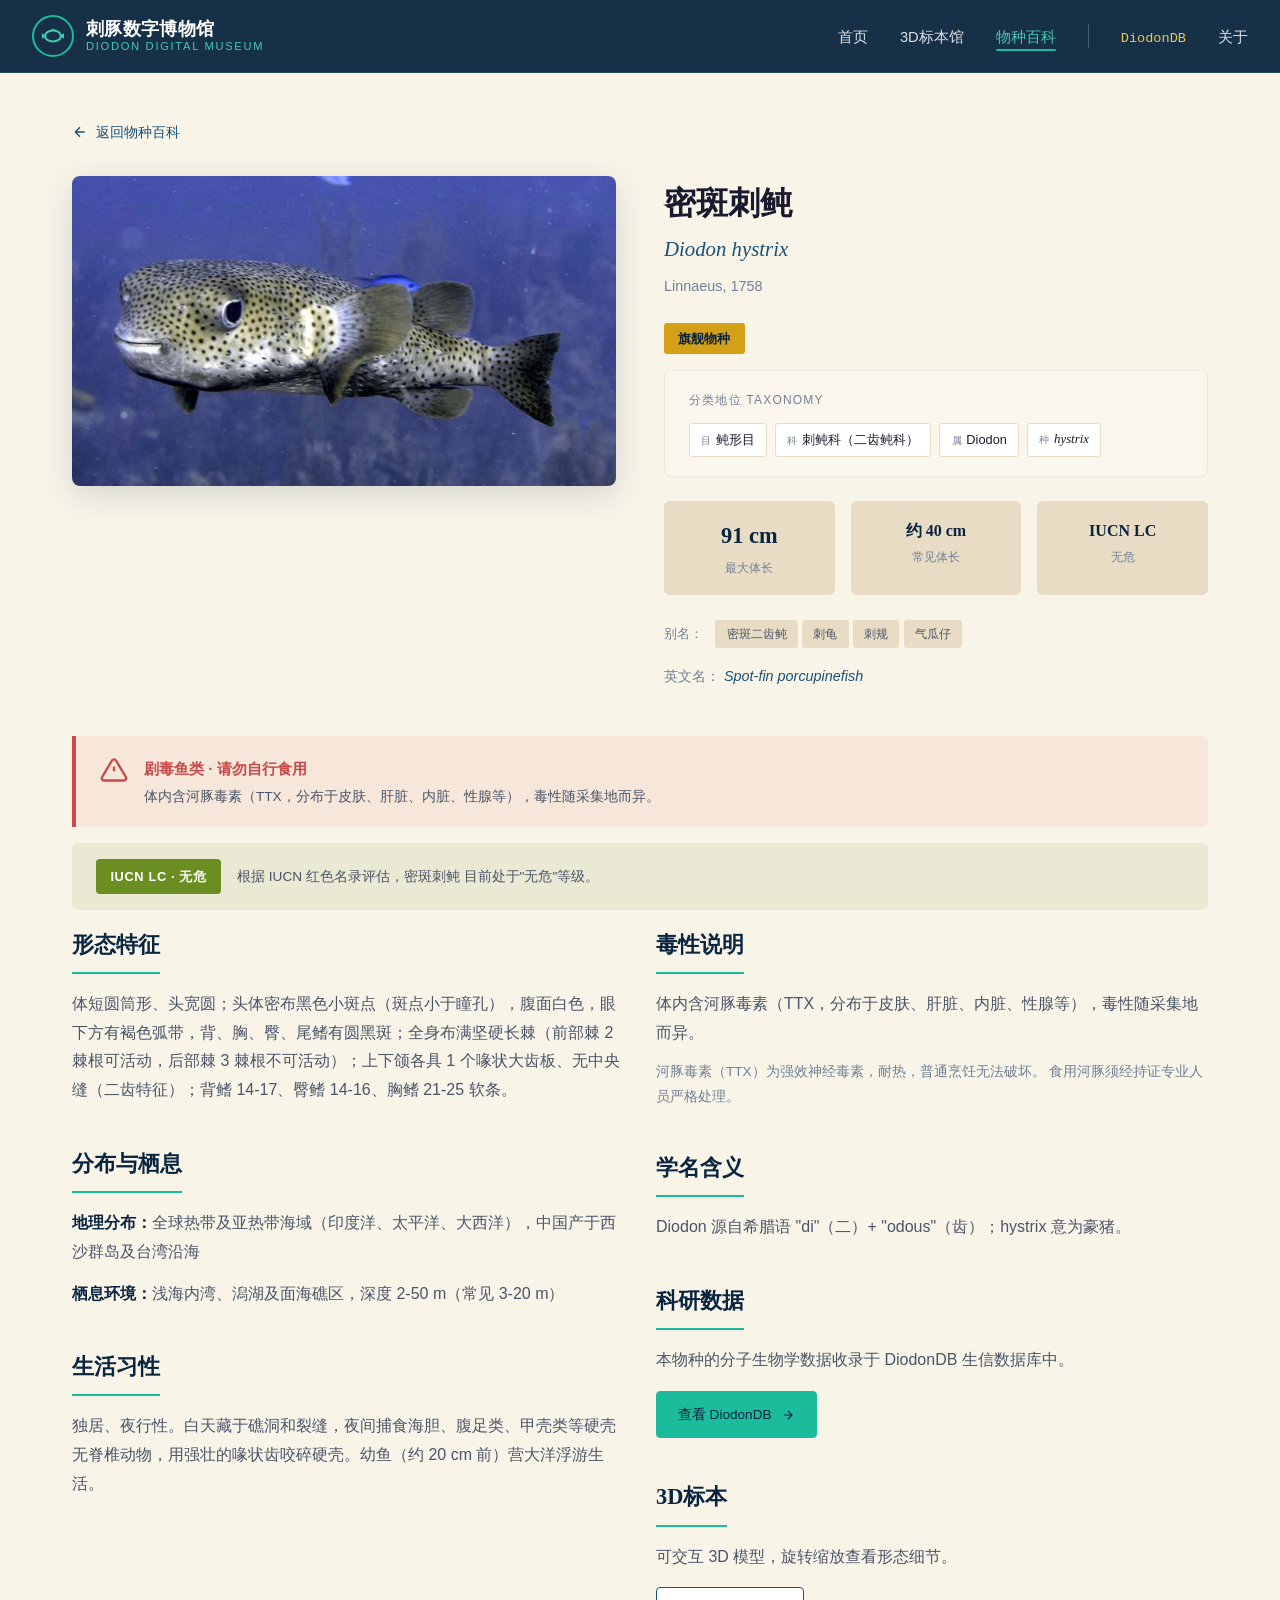
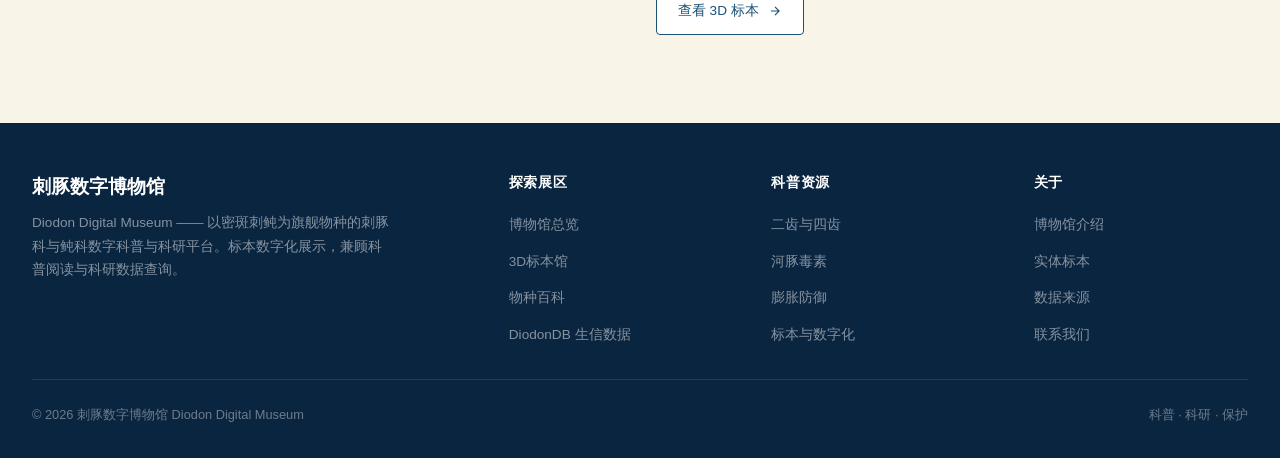
==== species-detail.html @ 5396d49e "add assets: images css js + 3D model support" ====
<!DOCTYPE html>
<html lang="zh-CN">
<head>
  <meta charset="UTF-8">
  <meta name="viewport" content="width=device-width, initial-scale=1.0">
  <meta name="creative-medium" content="interactive-prototype">
  <title>物种详情 | 刺豚数字博物馆</title>
  
  <link rel="stylesheet" href="https://miaoda.feishu.cn/fonts/css2?family=Playfair+Display:ital,wght@0,400;0,600;0,700;1,400&family=Noto+Serif+SC:ital,wght@0,400;0,600;1,400&family=Noto+Sans+SC:wght@300;400;500;600&family=Cormorant+Garamond:ital,wght@0,400;0,600;1,400&family=JetBrains+Mono:wght@400;500&display=swap">
  <link rel="stylesheet" href="assets/css/main.css">
  
  <link rel="preload" as="script" href="assets/js/three.min.js">
</head>
<body>
  <div class="page-container">
    <div class="species-detail">
      <a href="species.html" class="back-link">
        <svg width="16" height="16" viewBox="0 0 24 24" fill="none" stroke="currentColor" stroke-width="2">
          <path d="M19 12H5M12 19l-7-7 7-7"/>
        </svg>
        返回物种百科
      </a>
      
      <div id="detail-content">
        <!-- JS 填充 -->
      </div>
    </div>
  </div>

  <script src="assets/js/species-data.js"></script>
  <script src="assets/js/components.js"></script>
  
  <script>
    MuseumUI.renderNavbar('species');
    MuseumUI.renderFooter();
    
    // 获取URL参数
    function getQueryParam(name) {
      const params = new URLSearchParams(window.location.search);
      return params.get(name);
    }
    
    // 渲染详情
    function renderDetail() {
      const id = getQueryParam('id') || 'hystrix';
      const species = SPECIES_DATA.find(s => s.id === id) || SPECIES_DATA[0];
      const container = document.getElementById('detail-content');
      
      if (!container) return;
      
      const toxicClass = species.toxicityLevel === 'high' ? '剧毒' : '有毒';
      
      container.innerHTML = `
        <div class="species-detail-hero">
          <div class="species-detail-image">
            <img src="${MuseumUI.getSpeciesImage(species.image)}" alt="${species.name}">
          </div>
          
          <div>
            <h1 class="species-detail-name">${species.name}</h1>
            <div class="species-detail-sci">${species.sciName}</div>
            <div class="species-detail-author">${species.author || ''}</div>
            
            ${species.flagship ? '<div style="display: inline-block; padding: 0.3rem 0.9rem; background: var(--amber); color: var(--deep-ocean); font-size: 0.8rem; font-weight: 600; border-radius: 3px; margin-bottom: 1rem;">旗舰物种</div>' : ''}
            
            <!-- 分类学标签 -->
            <div class="species-detail-taxonomy">
              <div class="taxonomy-title">分类地位 Taxonomy</div>
              <div class="taxonomy-ranks">
                <span class="taxonomy-rank">
                  <span class="taxonomy-rank-label">目</span>
                  <span class="taxonomy-rank-value">${species.orderCn}</span>
                </span>
                <span class="taxonomy-rank">
                  <span class="taxonomy-rank-label">科</span>
                  <span class="taxonomy-rank-value">${species.familyCn}</span>
                </span>
                <span class="taxonomy-rank">
                  <span class="taxonomy-rank-label">属</span>
                  <span class="taxonomy-rank-value">${species.genus}</span>
                </span>
                <span class="taxonomy-rank">
                  <span class="taxonomy-rank-label">种</span>
                  <span class="taxonomy-rank-value" style="font-style: italic; font-family: var(--font-sci);">${species.sciName.split(' ')[1]}</span>
                </span>
              </div>
            </div>
            
            <!-- 体长数据 -->
            <div class="species-detail-stats">
              <div class="stat-item">
                <div class="stat-value">${species.maxLength}</div>
                <div class="stat-label">最大体长</div>
              </div>
              <div class="stat-item">
                <div class="stat-value" style="font-size: 1rem;">${species.commonLength || '—'}</div>
                <div class="stat-label">常见体长</div>
              </div>
              <div class="stat-item">
                <div class="stat-value" style="font-size: 1rem;">IUCN ${species.conservation}</div>
                <div class="stat-label">${species.conservationCn}</div>
              </div>
            </div>
            
            <!-- 别名 -->
            ${species.aliases && species.aliases.length ? `
            <div style="margin-bottom: 1rem;">
              <span style="font-size: 0.8rem; color: var(--text-muted); margin-right: 0.5rem;">别名：</span>
              ${species.aliases.map(a => `<span class="tag">${a}</span>`).join(' ')}
            </div>
            ` : ''}
            
            <!-- 英文名 -->
            <div style="font-size: 0.9rem; color: var(--text-secondary);">
              <span style="color: var(--text-muted);">英文名：</span>
              <em style="color: var(--sea-blue);">${species.english}</em>
            </div>
          </div>
        </div>
        
        <!-- 毒性警告 -->
        <div class="toxicity-warning">
          <svg class="toxicity-icon" viewBox="0 0 24 24" fill="none" stroke="currentColor" stroke-width="2">
            <path d="M10.29 3.86L1.82 18a2 2 0 0 0 1.71 3h16.94a2 2 0 0 0 1.71-3L13.71 3.86a2 2 0 0 0-3.42 0z"/>
            <line x1="12" y1="9" x2="12" y2="13"/>
            <line x1="12" y1="17" x2="12.01" y2="17"/>
          </svg>
          <div class="toxicity-content">
            <h4>${toxicClass}鱼类 · 请勿自行食用</h4>
            <p>${species.toxicity}</p>
          </div>
        </div>
        
        <!-- 保护状态 -->
        <div class="conservation-status">
          <span class="conservation-badge">IUCN ${species.conservation} · ${species.conservationCn}</span>
          <span class="conservation-text">根据 IUCN 红色名录评估，${species.name} 目前处于"${species.conservationCn}"等级。</span>
        </div>
        
        <div class="species-detail-grid">
          <div>
            <div class="species-detail-section">
              <h2>形态特征</h2>
              <p>${species.morphology}</p>
            </div>
            
            <div class="species-detail-section">
              <h2>分布与栖息</h2>
              <p><strong style="color: var(--deep-ocean);">地理分布：</strong>${species.distribution}</p>
              <p><strong style="color: var(--deep-ocean);">栖息环境：</strong>${species.habitat}</p>
            </div>
            
            <div class="species-detail-section">
              <h2>生活习性</h2>
              <p>${species.behavior || '资料整理中。'}</p>
            </div>
          </div>
          
          <div>
            <div class="species-detail-section">
              <h2>毒性说明</h2>
              <p>${species.toxicity}</p>
              <p style="font-size: 0.85rem; color: var(--text-muted);">
                河豚毒素（TTX）为强效神经毒素，耐热，普通烹饪无法破坏。
                食用河豚须经持证专业人员严格处理。
              </p>
            </div>
            
            ${species.etymology ? `
            <div class="species-detail-section">
              <h2>学名含义</h2>
              <p>${species.etymology}</p>
            </div>
            ` : ''}
            
            ${species.culture ? `
            <div class="species-detail-section">
              <h2>文化背景</h2>
              <p>${species.culture}</p>
            </div>
            ` : ''}
            
            ${species.economicValue ? `
            <div class="species-detail-section">
              <h2>经济价值</h2>
              <p>${species.economicValue}</p>
            </div>
            ` : ''}
            
            <div class="species-detail-section">
              <h2>科研数据</h2>
              <p style="margin-bottom: 1rem;">本物种的分子生物学数据收录于 DiodonDB 生信数据库中。</p>
              <a href="diodondb.html" class="btn btn-primary" style="font-size: 0.85rem; padding: 0.7rem 1.3rem;">
                查看 DiodonDB
                <svg width="14" height="14" viewBox="0 0 24 24" fill="none" stroke="currentColor" stroke-width="2">
                  <path d="M5 12h14M12 5l7 7-7 7"/>
                </svg>
              </a>
            </div>
            
            <div class="species-detail-section">
              <h2>3D标本</h2>
              <p style="margin-bottom: 1rem;">可交互 3D 模型，旋转缩放查看形态细节。</p>
              <a href="specimen.html#card-${species.id}" class="btn btn-outline" style="background: #fff; color: var(--sea-blue); border-color: var(--sea-blue); font-size: 0.85rem; padding: 0.7rem 1.3rem;">
                查看 3D 标本
                <svg width="14" height="14" viewBox="0 0 24 24" fill="none" stroke="currentColor" stroke-width="2">
                  <path d="M5 12h14M12 5l7 7-7 7"/>
                </svg>
              </a>
            </div>
          </div>
        </div>
      `;
      
      // 更新页面标题
      document.title = `${species.name} | 刺豚数字博物馆`;
    }
    
    renderDetail();
  </script>
</body>
</html>
---- assets/css/main.css ----
/* 刺豚数字博物馆 - 主样式表 */
:root {
  /* 主色调 - 深海蓝 */
  --deep-ocean: #0a2540;
  --ocean-blue: #0d3b66;
  --sea-blue: #1a5276;
  --teal: #1abc9c;
  --turquoise: #48c9b0;
  
  /* 中性色 */
  --sand-light: #f8f4e8;
  --sand: #e8dcc4;
  --coral-cream: #fdf6ec;
  --ink: #1a1a2e;
  --text-primary: #1a1a2e;
  --text-secondary: #4a5568;
  --text-muted: #718096;
  
  /* 强调色 */
  --amber: #d4a017;
  --amber-light: #f0c84a;
  --coral: #e07a5f;
  --coral-red: #c94848;
  --toxic-green: #6b8e23;
  
  /* 科研数据色 */
  --specimen-glass: rgba(255,255,255,0.85);
  --label-paper: #faf6ed;
  
  /* 字体 */
  --font-display: 'Playfair Display', 'Noto Serif SC', Georgia, serif;
  --font-body: 'Noto Sans SC', -apple-system, BlinkMacSystemFont, 'Segoe UI', sans-serif;
  --font-mono: 'JetBrains Mono', 'Courier New', monospace;
  --font-sci: 'Cormorant Garamond', 'Noto Serif SC', Georgia, serif;
}

* {
  margin: 0;
  padding: 0;
  box-sizing: border-box;
}

html {
  scroll-behavior: smooth;
}

body {
  font-family: var(--font-body);
  color: var(--text-primary);
  background: var(--sand-light);
  line-height: 1.7;
  font-size: 16px;
}

/* === 导航栏 === */
.navbar {
  position: fixed;
  top: 0;
  left: 0;
  right: 0;
  z-index: 1000;
  background: rgba(10, 37, 64, 0.95);
  backdrop-filter: blur(12px);
  border-bottom: 1px solid rgba(72, 201, 176, 0.2);
  transition: all 0.3s ease;
}

.navbar.scrolled {
  background: rgba(10, 37, 64, 0.98);
  box-shadow: 0 4px 20px rgba(0,0,0,0.3);
}

.nav-container {
  max-width: 1400px;
  margin: 0 auto;
  padding: 0 2rem;
  height: 72px;
  display: flex;
  align-items: center;
  justify-content: space-between;
}

.nav-brand {
  display: flex;
  align-items: center;
  gap: 0.75rem;
  text-decoration: none;
  color: #fff;
}

.nav-brand-icon {
  width: 42px;
  height: 42px;
  border: 2px solid var(--teal);
  border-radius: 50%;
  display: flex;
  align-items: center;
  justify-content: center;
  position: relative;
}

.nav-brand-icon svg {
  width: 24px;
  height: 24px;
}

.nav-brand-text {
  display: flex;
  flex-direction: column;
  line-height: 1.2;
}

.nav-brand-title {
  font-family: var(--font-display);
  font-size: 1.15rem;
  font-weight: 600;
  letter-spacing: 0.02em;
}

.nav-brand-sub {
  font-size: 0.7rem;
  color: var(--turquoise);
  letter-spacing: 0.15em;
  text-transform: uppercase;
}

.nav-links {
  display: flex;
  align-items: center;
  gap: 2rem;
  list-style: none;
}

.nav-links a {
  color: rgba(255,255,255,0.85);
  text-decoration: none;
  font-size: 0.92rem;
  font-weight: 400;
  position: relative;
  padding: 0.3rem 0;
  transition: color 0.2s;
}

.nav-links a:hover,
.nav-links a.active {
  color: var(--turquoise);
}

.nav-links a.active::after {
  content: '';
  position: absolute;
  bottom: -2px;
  left: 0;
  right: 0;
  height: 2px;
  background: var(--teal);
  border-radius: 1px;
}

.nav-links .nav-divider {
  width: 1px;
  height: 24px;
  background: rgba(255,255,255,0.2);
}

.nav-links .db-link {
  color: var(--amber-light);
  font-family: var(--font-mono);
  font-size: 0.85rem;
}

/* === 页面容器 === */
.page-container {
  padding-top: 72px;
  min-height: 100vh;
}

/* === Hero 区域 === */
.hero {
  position: relative;
  height: calc(100vh - 72px);
  min-height: 600px;
  background: linear-gradient(180deg, 
    var(--deep-ocean) 0%, 
    var(--ocean-blue) 40%, 
    var(--sea-blue) 100%);
  overflow: hidden;
}

.hero-bg-image {
  position: absolute;
  inset: 0;
  background-size: cover;
  background-position: center;
  opacity: 0.35;
  mix-blend-mode: screen;
}

.hero-overlay {
  position: absolute;
  inset: 0;
  background: linear-gradient(180deg, 
    rgba(10,37,64,0.4) 0%,
    rgba(10,37,64,0.7) 100%);
}

.hero-content {
  position: relative;
  z-index: 2;
  max-width: 1400px;
  margin: 0 auto;
  padding: 3rem 2rem;
  height: 100%;
  display: grid;
  grid-template-columns: 1fr 1fr;
  gap: 3rem;
  align-items: center;
}

.hero-text {
  color: #fff;
}

.hero-kicker {
  display: inline-flex;
  align-items: center;
  gap: 0.75rem;
  color: var(--turquoise);
  font-size: 0.85rem;
  letter-spacing: 0.2em;
  text-transform: uppercase;
  margin-bottom: 1.5rem;
}

.hero-kicker::before {
  content: '';
  width: 32px;
  height: 1px;
  background: var(--teal);
}

.hero-title {
  font-family: var(--font-display);
  font-size: clamp(2.5rem, 5vw, 4rem);
  font-weight: 700;
  line-height: 1.15;
  margin-bottom: 1.5rem;
  letter-spacing: -0.01em;
}

.hero-title em {
  font-style: italic;
  color: var(--amber-light);
  font-weight: 400;
}

.hero-subtitle {
  font-size: 1.1rem;
  line-height: 1.8;
  color: rgba(255,255,255,0.8);
  max-width: 480px;
  margin-bottom: 2.5rem;
}

.hero-actions {
  display: flex;
  gap: 1rem;
  flex-wrap: wrap;
}

.btn {
  display: inline-flex;
  align-items: center;
  gap: 0.6rem;
  padding: 0.9rem 1.8rem;
  font-size: 0.95rem;
  font-weight: 500;
  text-decoration: none;
  border-radius: 4px;
  border: 1px solid transparent;
  cursor: pointer;
  transition: all 0.25s ease;
  font-family: var(--font-body);
}

.btn-primary {
  background: var(--teal);
  color: var(--deep-ocean);
  border-color: var(--teal);
}

.btn-primary:hover {
  background: var(--turquoise);
  border-color: var(--turquoise);
  transform: translateY(-2px);
  box-shadow: 0 8px 20px rgba(26, 188, 156, 0.3);
}

.btn-outline {
  background: transparent;
  color: #fff;
  border-color: rgba(255,255,255,0.4);
}

.btn-outline:hover {
  background: rgba(255,255,255,0.1);
  border-color: #fff;
}

.hero-3d-wrap {
  position: relative;
  height: 500px;
  border-radius: 8px;
  overflow: hidden;
  border: 1px solid rgba(72, 201, 176, 0.2);
  background: rgba(0,0,0,0.2);
}

.hero-3d-canvas {
  width: 100%;
  height: 100%;
}

.hero-3d-caption {
  position: absolute;
  bottom: 1rem;
  left: 1rem;
  right: 1rem;
  display: flex;
  justify-content: space-between;
  align-items: flex-end;
  color: rgba(255,255,255,0.9);
  font-size: 0.85rem;
}

.hero-3d-scientific {
  font-family: var(--font-sci);
  font-style: italic;
  font-size: 1rem;
  color: var(--amber-light);
}

.hero-3d-hint {
  display: flex;
  align-items: center;
  gap: 0.4rem;
  color: rgba(255,255,255,0.5);
  font-size: 0.75rem;
}

/* === 波浪分隔 === */
.wave-divider {
  position: absolute;
  bottom: -1px;
  left: 0;
  right: 0;
  height: 80px;
  overflow: hidden;
}

.wave-divider svg {
  width: 100%;
  height: 100%;
}

/* === 章节通用 === */
.section {
  padding: 6rem 2rem;
}

.section-inner {
  max-width: 1320px;
  margin: 0 auto;
}

.section-header {
  margin-bottom: 3.5rem;
  text-align: center;
}

.section-kicker {
  display: inline-flex;
  align-items: center;
  gap: 0.75rem;
  color: var(--sea-blue);
  font-size: 0.8rem;
  letter-spacing: 0.2em;
  text-transform: uppercase;
  margin-bottom: 1rem;
  font-weight: 500;
}

.section-kicker::before,
.section-kicker::after {
  content: '';
  width: 24px;
  height: 1px;
  background: var(--teal);
}

.section-title {
  font-family: var(--font-display);
  font-size: clamp(1.8rem, 3vw, 2.5rem);
  font-weight: 600;
  color: var(--deep-ocean);
  margin-bottom: 1rem;
}

.section-desc {
  max-width: 640px;
  margin: 0 auto;
  color: var(--text-secondary);
  font-size: 1rem;
  line-height: 1.8;
}

/* === 展区导航卡片 === */
.exhibit-grid {
  display: grid;
  grid-template-columns: repeat(auto-fit, minmax(280px, 1fr));
  gap: 1.5rem;
}

.exhibit-card {
  position: relative;
  background: #fff;
  border-radius: 8px;
  overflow: hidden;
  text-decoration: none;
  color: inherit;
  box-shadow: 0 2px 12px rgba(10, 37, 64, 0.08);
  transition: all 0.35s ease;
  border: 1px solid rgba(0,0,0,0.05);
}

.exhibit-card:hover {
  transform: translateY(-6px);
  box-shadow: 0 20px 40px rgba(10, 37, 64, 0.15);
}

.exhibit-card-image {
  position: relative;
  height: 220px;
  overflow: hidden;
  background: var(--ocean-blue);
}

.exhibit-card-image img {
  width: 100%;
  height: 100%;
  object-fit: cover;
  transition: transform 0.6s ease;
}

.exhibit-card:hover .exhibit-card-image img {
  transform: scale(1.08);
}

.exhibit-card-icon {
  position: absolute;
  top: 1rem;
  right: 1rem;
  width: 40px;
  height: 40px;
  background: rgba(255,255,255,0.9);
  border-radius: 50%;
  display: flex;
  align-items: center;
  justify-content: center;
  color: var(--ocean-blue);
}

.exhibit-card-body {
  padding: 1.5rem;
}

.exhibit-card-label {
  font-size: 0.75rem;
  color: var(--teal);
  letter-spacing: 0.1em;
  text-transform: uppercase;
  margin-bottom: 0.6rem;
  font-weight: 500;
}

.exhibit-card-title {
  font-family: var(--font-display);
  font-size: 1.25rem;
  font-weight: 600;
  color: var(--deep-ocean);
  margin-bottom: 0.6rem;
}

.exhibit-card-desc {
  font-size: 0.9rem;
  color: var(--text-secondary);
  line-height: 1.6;
  margin-bottom: 1rem;
}

.exhibit-card-link {
  display: inline-flex;
  align-items: center;
  gap: 0.4rem;
  font-size: 0.85rem;
  color: var(--sea-blue);
  font-weight: 500;
}

.exhibit-card-link svg {
  transition: transform 0.2s;
}

.exhibit-card:hover .exhibit-card-link svg {
  transform: translateX(4px);
}

/* === 物种卡片 === */
.species-grid {
  display: grid;
  grid-template-columns: repeat(auto-fill, minmax(320px, 1fr));
  gap: 2rem;
}

.species-card {
  background: #fff;
  border-radius: 8px;
  overflow: hidden;
  box-shadow: 0 2px 16px rgba(10, 37, 64, 0.08);
  transition: all 0.3s ease;
  border: 1px solid rgba(0,0,0,0.04);
}

.species-card:hover {
  box-shadow: 0 12px 36px rgba(10, 37, 64, 0.15);
  transform: translateY(-4px);
}

.species-card-image {
  position: relative;
  height: 240px;
  overflow: hidden;
  background: var(--sea-blue);
}

.species-card-image img {
  width: 100%;
  height: 100%;
  object-fit: cover;
}

.species-card-flagship {
  position: absolute;
  top: 1rem;
  left: 1rem;
  padding: 0.3rem 0.8rem;
  background: var(--amber);
  color: var(--deep-ocean);
  font-size: 0.7rem;
  font-weight: 600;
  border-radius: 3px;
  letter-spacing: 0.05em;
}

.species-card-family {
  position: absolute;
  bottom: 1rem;
  right: 1rem;
  padding: 0.25rem 0.7rem;
  background: rgba(10, 37, 64, 0.8);
  color: var(--turquoise);
  font-size: 0.7rem;
  border-radius: 3px;
  font-family: var(--font-mono);
  letter-spacing: 0.05em;
}

.species-card-body {
  padding: 1.5rem;
}

.species-card-header {
  display: flex;
  justify-content: space-between;
  align-items: flex-start;
  margin-bottom: 0.8rem;
}

.species-card-name {
  font-family: var(--font-display);
  font-size: 1.3rem;
  font-weight: 600;
  color: var(--deep-ocean);
}

.species-card-sci {
  font-family: var(--font-sci);
  font-style: italic;
  font-size: 0.95rem;
  color: var(--sea-blue);
  margin-bottom: 1rem;
}

.species-card-meta {
  display: grid;
  grid-template-columns: repeat(2, 1fr);
  gap: 0.8rem;
  margin-bottom: 1.2rem;
}

.species-meta-item {
  display: flex;
  flex-direction: column;
  gap: 0.2rem;
}

.species-meta-label {
  font-size: 0.7rem;
  color: var(--text-muted);
  text-transform: uppercase;
  letter-spacing: 0.05em;
}

.species-meta-value {
  font-size: 0.85rem;
  color: var(--text-primary);
  font-weight: 500;
}

.species-card-tags {
  display: flex;
  flex-wrap: wrap;
  gap: 0.4rem;
  margin-bottom: 1.2rem;
}

.tag {
  display: inline-flex;
  align-items: center;
  padding: 0.25rem 0.7rem;
  background: var(--sand);
  color: var(--text-secondary);
  font-size: 0.75rem;
  border-radius: 3px;
  font-weight: 400;
}

.tag-toxic {
  background: rgba(224, 122, 95, 0.15);
  color: var(--coral-red);
}

.tag-lc {
  background: rgba(107, 142, 35, 0.15);
  color: var(--toxic-green);
}

.species-card-footer {
  display: flex;
  justify-content: space-between;
  align-items: center;
  padding-top: 1rem;
  border-top: 1px solid var(--sand);
}

.species-card-size {
  font-size: 0.8rem;
  color: var(--text-muted);
}

.species-card-btn {
  color: var(--sea-blue);
  text-decoration: none;
  font-size: 0.85rem;
  font-weight: 500;
  display: inline-flex;
  align-items: center;
  gap: 0.3rem;
}

/* === 3D标本馆 === */
.specimen-page {
  background: linear-gradient(180deg, var(--deep-ocean) 0%, var(--ocean-blue) 40%, var(--sand-light) 40%);
  min-height: 100vh;
}

.specimen-hero {
  padding: 4rem 2rem 3rem;
  text-align: center;
  color: #fff;
}

.specimen-hero .section-title {
  color: #fff;
}

.specimen-hero .section-desc {
  color: rgba(255,255,255,0.75);
}

.specimen-3d-grid {
  display: grid;
  grid-template-columns: repeat(auto-fit, minmax(400px, 1fr));
  gap: 2rem;
  padding: 2rem;
  max-width: 1400px;
  margin: 0 auto;
}

.specimen-3d-card {
  background: #fff;
  border-radius: 8px;
  overflow: hidden;
  box-shadow: 0 8px 32px rgba(10, 37, 64, 0.12);
}

.specimen-3d-canvas-wrap {
  position: relative;
  height: 380px;
  background: linear-gradient(180deg, #0d3b66 0%, #1a5276 100%);
}

.specimen-3d-canvas {
  width: 100%;
  height: 100%;
}

.specimen-badge {
  position: absolute;
  top: 1rem;
  left: 1rem;
  display: flex;
  align-items: center;
  gap: 0.5rem;
  padding: 0.4rem 0.9rem;
  background: rgba(250, 246, 237, 0.95);
  border-radius: 4px;
  font-size: 0.75rem;
  font-family: var(--font-mono);
  color: var(--text-primary);
  z-index: 2;
}

.specimen-badge::before {
  content: '';
  width: 8px;
  height: 8px;
  border-radius: 50%;
  background: var(--toxic-green);
}

.specimen-badge.real::before {
  background: var(--amber);
}

.specimen-placeholder-badge {
  position: absolute;
  bottom: 1rem;
  left: 1rem;
  right: 1rem;
  padding: 0.6rem 1rem;
  background: rgba(212, 160, 23, 0.15);
  border: 1px solid rgba(212, 160, 23, 0.4);
  border-radius: 4px;
  font-size: 0.8rem;
  color: var(--amber);
  text-align: center;
  backdrop-filter: blur(4px);
  z-index: 2;
}

.specimen-3d-info {
  padding: 1.5rem;
}

.specimen-3d-name {
  font-family: var(--font-display);
  font-size: 1.25rem;
  font-weight: 600;
  color: var(--deep-ocean);
  margin-bottom: 0.3rem;
}

.specimen-3d-sci {
  font-family: var(--font-sci);
  font-style: italic;
  color: var(--sea-blue);
  font-size: 0.95rem;
  margin-bottom: 1rem;
}

.specimen-3d-controls {
  display: flex;
  gap: 0.5rem;
  margin-top: 1rem;
}

.specimen-ctrl-btn {
  flex: 1;
  padding: 0.6rem;
  background: var(--sand);
  border: none;
  border-radius: 4px;
  font-size: 0.8rem;
  color: var(--text-secondary);
  cursor: pointer;
  transition: all 0.2s;
  font-family: var(--font-body);
  display: flex;
  align-items: center;
  justify-content: center;
  gap: 0.3rem;
}

.specimen-ctrl-btn:hover {
  background: var(--sand-dark, #ddd);
  color: var(--deep-ocean);
}

.specimen-ctrl-btn.active {
  background: var(--teal);
  color: #fff;
}

/* === 科普对比区 === */
.comparison-section {
  background: var(--coral-cream);
}

.comparison-grid {
  display: grid;
  grid-template-columns: repeat(2, 1fr);
  gap: 3rem;
  align-items: start;
}

.comparison-card {
  background: #fff;
  border-radius: 8px;
  padding: 2rem;
  box-shadow: 0 4px 20px rgba(10, 37, 64, 0.06);
  border-top: 3px solid var(--teal);
}

.comparison-card.tetraodon {
  border-top-color: var(--coral);
}

.comparison-card h3 {
  font-family: var(--font-display);
  font-size: 1.3rem;
  color: var(--deep-ocean);
  margin-bottom: 1rem;
}

.comparison-card ul {
  list-style: none;
  display: flex;
  flex-direction: column;
  gap: 0.8rem;
}

.comparison-card li {
  display: flex;
  gap: 0.8rem;
  font-size: 0.9rem;
  color: var(--text-secondary);
  line-height: 1.6;
}

.comparison-card li::before {
  content: '';
  flex-shrink: 0;
  width: 6px;
  height: 6px;
  background: var(--teal);
  border-radius: 50%;
  margin-top: 0.55rem;
}

.comparison-card.tetraodon li::before {
  background: var(--coral);
}

/* === 底部 === */
.footer {
  background: var(--deep-ocean);
  color: rgba(255,255,255,0.7);
  padding: 3rem 2rem 2rem;
}

.footer-inner {
  max-width: 1320px;
  margin: 0 auto;
}

.footer-top {
  display: grid;
  grid-template-columns: 2fr 1fr 1fr 1fr;
  gap: 3rem;
  padding-bottom: 2rem;
  border-bottom: 1px solid rgba(255,255,255,0.1);
}

.footer-brand h3 {
  font-family: var(--font-display);
  color: #fff;
  font-size: 1.2rem;
  margin-bottom: 0.5rem;
}

.footer-brand p {
  font-size: 0.85rem;
  line-height: 1.7;
  color: rgba(255,255,255,0.5);
  max-width: 360px;
}

.footer-col h4 {
  color: #fff;
  font-size: 0.85rem;
  font-weight: 600;
  margin-bottom: 1rem;
  letter-spacing: 0.05em;
}

.footer-col ul {
  list-style: none;
  display: flex;
  flex-direction: column;
  gap: 0.6rem;
}

.footer-col a {
  color: rgba(255,255,255,0.5);
  text-decoration: none;
  font-size: 0.85rem;
  transition: color 0.2s;
}

.footer-col a:hover {
  color: var(--turquoise);
}

.footer-bottom {
  padding-top: 1.5rem;
  display: flex;
  justify-content: space-between;
  align-items: center;
  font-size: 0.8rem;
  color: rgba(255,255,255,0.4);
}

/* === 页面标题区（子页面通用） === */
.page-header {
  background: linear-gradient(180deg, var(--deep-ocean), var(--ocean-blue));
  padding: 6rem 2rem 4rem;
  text-align: center;
  position: relative;
  overflow: hidden;
}

.page-header::before {
  content: '';
  position: absolute;
  top: 50%;
  left: 50%;
  transform: translate(-50%, -50%);
  width: 600px;
  height: 600px;
  background: radial-gradient(circle, rgba(72, 201, 176, 0.15) 0%, transparent 70%);
  pointer-events: none;
}

.page-header h1 {
  font-family: var(--font-display);
  font-size: clamp(2rem, 4vw, 3rem);
  color: #fff;
  margin-bottom: 0.8rem;
  position: relative;
}

.page-header p {
  color: rgba(255,255,255,0.7);
  max-width: 600px;
  margin: 0 auto;
  position: relative;
  font-size: 1.05rem;
}

.page-header-ornament {
  display: flex;
  justify-content: center;
  align-items: center;
  gap: 1rem;
  margin-top: 1.5rem;
  position: relative;
}

.page-header-ornament span {
  font-family: var(--font-sci);
  font-style: italic;
  color: var(--amber-light);
  font-size: 1.1rem;
}

.page-header-ornament::before,
.page-header-ornament::after {
  content: '';
  width: 40px;
  height: 1px;
  background: rgba(72, 201, 176, 0.4);
}

/* === 物种详情页 === */
.species-detail {
  max-width: 1200px;
  margin: 0 auto;
  padding: 3rem 2rem;
}

.species-detail-hero {
  display: grid;
  grid-template-columns: 1fr 1fr;
  gap: 3rem;
  margin-bottom: 3rem;
  align-items: start;
}

.species-detail-image {
  border-radius: 8px;
  overflow: hidden;
  box-shadow: 0 8px 32px rgba(10, 37, 64, 0.15);
}

.species-detail-image img {
  width: 100%;
  height: auto;
  display: block;
}

.species-detail-header h1 {
  font-family: var(--font-display);
  font-size: 2.2rem;
  color: var(--deep-ocean);
  margin-bottom: 0.3rem;
}

.species-detail-sci {
  font-family: var(--font-sci);
  font-style: italic;
  font-size: 1.3rem;
  color: var(--sea-blue);
  margin-bottom: 0.5rem;
}

.species-detail-author {
  font-size: 0.9rem;
  color: var(--text-muted);
  margin-bottom: 1.5rem;
}

.species-detail-taxonomy {
  background: var(--label-paper);
  border-radius: 6px;
  padding: 1.2rem 1.5rem;
  margin-bottom: 1.5rem;
  border: 1px solid rgba(0,0,0,0.06);
}

.taxonomy-title {
  font-size: 0.75rem;
  color: var(--text-muted);
  text-transform: uppercase;
  letter-spacing: 0.1em;
  margin-bottom: 0.8rem;
  font-weight: 500;
}

.taxonomy-ranks {
  display: flex;
  flex-wrap: wrap;
  gap: 0.5rem;
}

.taxonomy-rank {
  display: flex;
  align-items: baseline;
  gap: 0.3rem;
  padding: 0.3rem 0.7rem;
  background: #fff;
  border-radius: 3px;
  font-size: 0.8rem;
  border: 1px solid var(--sand);
}

.taxonomy-rank-label {
  font-size: 0.65rem;
  color: var(--text-muted);
  text-transform: uppercase;
}

.taxonomy-rank-value {
  font-weight: 500;
  color: var(--text-primary);
}

.species-detail-stats {
  display: grid;
  grid-template-columns: repeat(3, 1fr);
  gap: 1rem;
  margin-bottom: 1.5rem;
}

.stat-item {
  text-align: center;
  padding: 1rem;
  background: var(--sand);
  border-radius: 6px;
}

.stat-value {
  font-family: var(--font-display);
  font-size: 1.4rem;
  font-weight: 600;
  color: var(--deep-ocean);
}

.stat-label {
  font-size: 0.75rem;
  color: var(--text-muted);
  margin-top: 0.2rem;
}

.species-detail-section {
  margin-bottom: 2.5rem;
}

.species-detail-section h2 {
  font-family: var(--font-display);
  font-size: 1.4rem;
  color: var(--deep-ocean);
  margin-bottom: 1rem;
  padding-bottom: 0.5rem;
  border-bottom: 2px solid var(--teal);
  display: inline-block;
}

.species-detail-section p {
  color: var(--text-secondary);
  line-height: 1.8;
  margin-bottom: 0.8rem;
}

.species-detail-grid {
  display: grid;
  grid-template-columns: repeat(2, 1fr);
  gap: 2rem;
}

/* 毒性警告 */
.toxicity-warning {
  display: flex;
  align-items: flex-start;
  gap: 1rem;
  padding: 1.2rem 1.5rem;
  background: rgba(224, 122, 95, 0.1);
  border-left: 4px solid var(--coral-red);
  border-radius: 0 6px 6px 0;
  margin: 1rem 0;
}

.toxicity-icon {
  flex-shrink: 0;
  width: 28px;
  height: 28px;
  color: var(--coral-red);
}

.toxicity-content h4 {
  color: var(--coral-red);
  font-size: 0.95rem;
  margin-bottom: 0.3rem;
}

.toxicity-content p {
  font-size: 0.85rem;
  color: var(--text-secondary);
  margin: 0;
  line-height: 1.6;
}

/* 保护状态 */
.conservation-status {
  display: flex;
  align-items: center;
  gap: 1rem;
  padding: 1rem 1.5rem;
  background: rgba(107, 142, 35, 0.1);
  border-radius: 6px;
  margin: 1rem 0;
}

.conservation-badge {
  padding: 0.4rem 0.9rem;
  background: var(--toxic-green);
  color: #fff;
  font-size: 0.8rem;
  font-weight: 600;
  border-radius: 4px;
  letter-spacing: 0.05em;
}

.conservation-text {
  font-size: 0.85rem;
  color: var(--text-secondary);
}

/* === DiodonDB 生信数据区 === */
.diodondb-page {
  background: #0a1929;
  color: #e0e6ed;
  min-height: 100vh;
}

.diodondb-page .page-header {
  background: linear-gradient(180deg, #051220, #0a1929);
}

.diodondb-page .page-header h1 {
  color: #48c9b0;
  font-family: var(--font-mono);
  font-size: 2.5rem;
}

.diodondb-page .page-header p {
  color: rgba(224, 230, 237, 0.6);
}

.db-badge {
  display: inline-block;
  padding: 0.3rem 0.8rem;
  background: rgba(72, 201, 176, 0.15);
  border: 1px solid rgba(72, 201, 176, 0.3);
  color: var(--turquoise);
  font-family: var(--font-mono);
  font-size: 0.75rem;
  border-radius: 3px;
  margin-bottom: 1rem;
  letter-spacing: 0.1em;
}

.db-content {
  max-width: 1320px;
  margin: 0 auto;
  padding: 3rem 2rem;
}

.db-grid {
  display: grid;
  grid-template-columns: repeat(3, 1fr);
  gap: 1.5rem;
  margin-bottom: 3rem;
}

.db-card {
  background: #112240;
  border: 1px solid #1d3557;
  border-radius: 6px;
  padding: 1.5rem;
  transition: all 0.3s;
}

.db-card:hover {
  border-color: var(--teal);
  box-shadow: 0 0 20px rgba(72, 201, 176, 0.1);
}

.db-card-header {
  display: flex;
  align-items: center;
  gap: 0.8rem;
  margin-bottom: 1rem;
}

.db-card-icon {
  width: 40px;
  height: 40px;
  background: rgba(72, 201, 176, 0.15);
  border-radius: 6px;
  display: flex;
  align-items: center;
  justify-content: center;
  color: var(--turquoise);
}

.db-card h3 {
  font-family: var(--font-mono);
  font-size: 1rem;
  color: #fff;
}

.db-card-desc {
  font-size: 0.85rem;
  color: #8892b0;
  line-height: 1.6;
  margin-bottom: 1rem;
}

.db-card-meta {
  display: flex;
  justify-content: space-between;
  font-size: 0.75rem;
  color: #5f7089;
  font-family: var(--font-mono);
  padding-top: 0.8rem;
  border-top: 1px solid #1d3557;
}

.db-species-table {
  background: #112240;
  border: 1px solid #1d3557;
  border-radius: 6px;
  overflow: hidden;
}

.db-table-header {
  padding: 1rem 1.5rem;
  background: #0d1f3c;
  border-bottom: 1px solid #1d3557;
  display: flex;
  justify-content: space-between;
  align-items: center;
}

.db-table-header h3 {
  color: #fff;
  font-family: var(--font-mono);
  font-size: 0.95rem;
}

.db-table-count {
  font-family: var(--font-mono);
  font-size: 0.8rem;
  color: var(--turquoise);
}

.db-table {
  width: 100%;
  border-collapse: collapse;
}

.db-table th,
.db-table td {
  padding: 0.9rem 1.5rem;
  text-align: left;
  font-size: 0.85rem;
  border-bottom: 1px solid #1d3557;
}

.db-table th {
  background: #0d1f3c;
  color: #8892b0;
  font-weight: 500;
  font-family: var(--font-mono);
  font-size: 0.75rem;
  text-transform: uppercase;
  letter-spacing: 0.05em;
}

.db-table td {
  color: #c8d1dc;
}

.db-table tr:hover td {
  background: rgba(72, 201, 176, 0.05);
}

.db-table .sci-name {
  font-family: var(--font-sci);
  font-style: italic;
  color: var(--turquoise);
}

.db-status-tag {
  display: inline-block;
  padding: 0.2rem 0.6rem;
  border-radius: 3px;
  font-size: 0.7rem;
  font-family: var(--font-mono);
}

.db-status-available {
  background: rgba(107, 142, 35, 0.2);
  color: #8ac926;
}

.db-status-partial {
  background: rgba(212, 160, 23, 0.2);
  color: var(--amber-light);
}

.db-status-pending {
  background: rgba(136, 146, 176, 0.2);
  color: #8892b0;
}

/* === 关于页面 === */
.about-page {
  background: var(--sand-light);
}

.about-hero {
  display: grid;
  grid-template-columns: 1fr 1fr;
  gap: 4rem;
  max-width: 1200px;
  margin: 0 auto;
  padding: 4rem 2rem;
  align-items: center;
}

.about-text h2 {
  font-family: var(--font-display);
  font-size: 2rem;
  color: var(--deep-ocean);
  margin-bottom: 1.5rem;
}

.about-text p {
  color: var(--text-secondary);
  line-height: 1.9;
  margin-bottom: 1rem;
}

.about-image {
  border-radius: 8px;
  overflow: hidden;
  box-shadow: 0 12px 40px rgba(10, 37, 64, 0.15);
}

.about-image img {
  width: 100%;
  height: auto;
  display: block;
}

.about-mission {
  background: #fff;
  padding: 4rem 2rem;
}

.mission-inner {
  max-width: 1100px;
  margin: 0 auto;
  text-align: center;
}

.mission-inner h2 {
  font-family: var(--font-display);
  font-size: 2rem;
  color: var(--deep-ocean);
  margin-bottom: 1rem;
}

.mission-inner p {
  color: var(--text-secondary);
  max-width: 700px;
  margin: 0 auto 3rem;
  line-height: 1.8;
}

.mission-values {
  display: grid;
  grid-template-columns: repeat(3, 1fr);
  gap: 2rem;
}

.mission-value {
  padding: 2rem;
  background: var(--sand-light);
  border-radius: 8px;
}

.mission-value-icon {
  width: 56px;
  height: 56px;
  margin: 0 auto 1rem;
  background: rgba(26, 188, 156, 0.15);
  border-radius: 50%;
  display: flex;
  align-items: center;
  justify-content: center;
  color: var(--teal);
}

.mission-value h3 {
  font-family: var(--font-display);
  font-size: 1.15rem;
  color: var(--deep-ocean);
  margin-bottom: 0.6rem;
}

.mission-value p {
  font-size: 0.9rem;
  color: var(--text-secondary);
  line-height: 1.6;
}

/* === 响应式 === */
@media (max-width: 900px) {
  .hero-content {
    grid-template-columns: 1fr;
    gap: 2rem;
  }
  
  .hero-3d-wrap {
    height: 350px;
  }
  
  .comparison-grid {
    grid-template-columns: 1fr;
  }
  
  .species-detail-hero,
  .species-detail-grid,
  .about-hero {
    grid-template-columns: 1fr;
  }
  
  .db-grid {
    grid-template-columns: 1fr;
  }
  
  .footer-top {
    grid-template-columns: 1fr 1fr;
  }
  
  .mission-values {
    grid-template-columns: 1fr;
  }
  
  .specimen-3d-grid {
    grid-template-columns: 1fr;
  }
}

@media (max-width: 600px) {
  .nav-container {
    padding: 0 1rem;
    height: 60px;
  }
  
  .nav-links {
    gap: 1rem;
    font-size: 0.8rem;
  }
  
  .nav-brand-title {
    font-size: 0.95rem;
  }
  
  .nav-brand-sub {
    display: none;
  }
  
  .page-container {
    padding-top: 60px;
  }
  
  .hero {
    height: auto;
    min-height: auto;
    padding: 2rem 0;
  }
  
  .section {
    padding: 3.5rem 1rem;
  }
  
  .species-grid {
    grid-template-columns: 1fr;
  }
  
  .species-detail-stats {
    grid-template-columns: repeat(3, 1fr);
  }
  
  .footer-top {
    grid-template-columns: 1fr;
    gap: 2rem;
  }
  
  .footer-bottom {
    flex-direction: column;
    gap: 0.5rem;
    text-align: center;
  }
  
  .specimen-3d-grid {
    padding: 1rem;
  }
}

/* 数据可视化小图 */
.data-viz-small {
  padding: 1rem 0;
}

.data-bar-row {
  display: flex;
  align-items: center;
  gap: 0.8rem;
  margin-bottom: 0.6rem;
}

.data-bar-label {
  width: 60px;
  font-size: 0.75rem;
  color: var(--text-muted);
  text-align: right;
  flex-shrink: 0;
}

.data-bar-track {
  flex: 1;
  height: 8px;
  background: var(--sand);
  border-radius: 4px;
  overflow: hidden;
}

.data-bar-fill {
  height: 100%;
  background: linear-gradient(90deg, var(--teal), var(--turquoise));
  border-radius: 4px;
}

.data-bar-value {
  width: 50px;
  font-size: 0.75rem;
  color: var(--text-secondary);
  font-family: var(--font-mono);
  flex-shrink: 0;
}

/* 返回按钮 */
.back-link {
  display: inline-flex;
  align-items: center;
  gap: 0.5rem;
  color: var(--sea-blue);
  text-decoration: none;
  font-size: 0.9rem;
  margin-bottom: 2rem;
}

.back-link:hover {
  color: var(--teal);
}
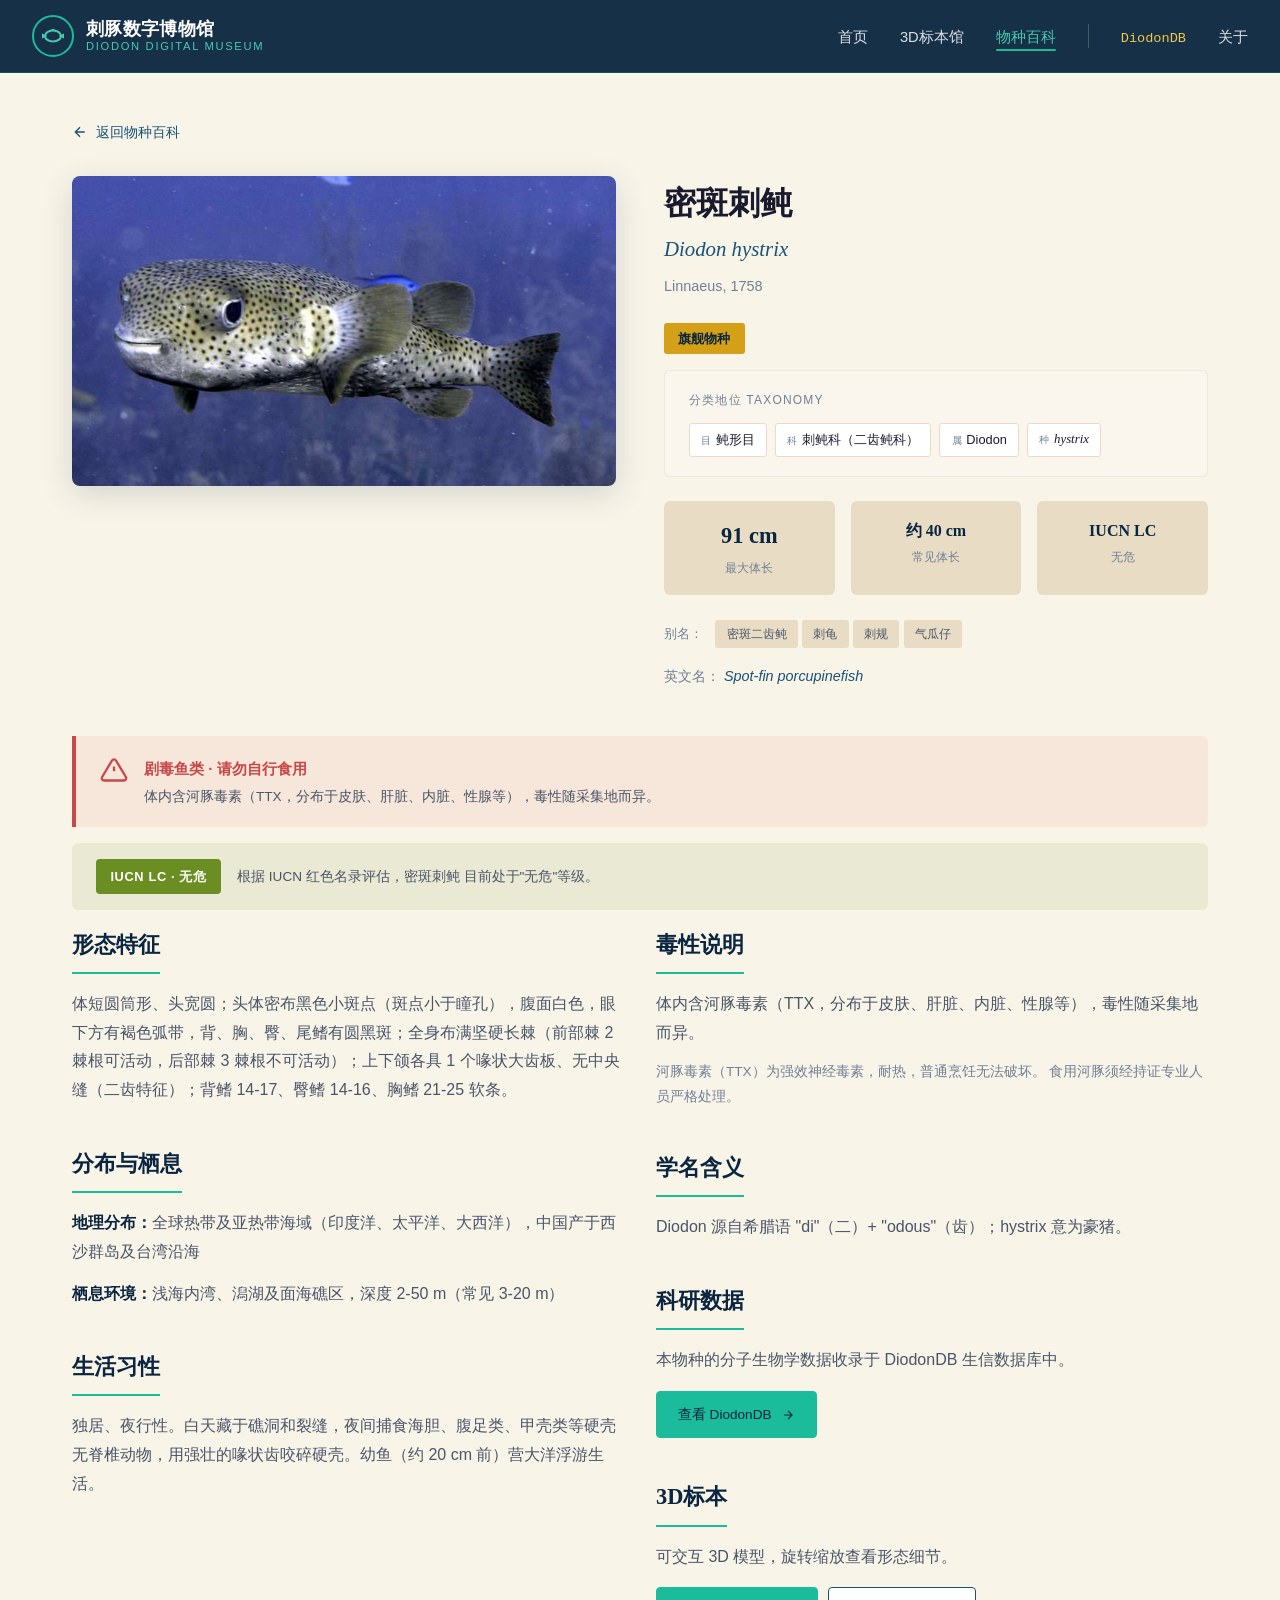
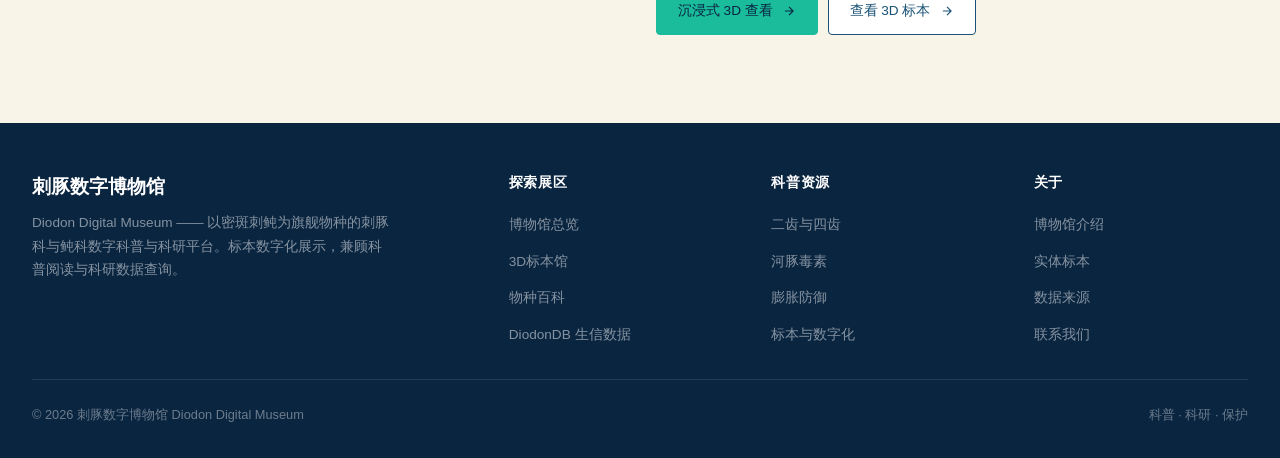
==== commit 112a3afe: "add immersive fullscreen 3D viewer page with deep-sea bg, species switcher, inflate/rotate controls;" ====
--- a/species-detail.html
+++ b/species-detail.html
@@ -201,12 +201,20 @@
             <div class="species-detail-section">
               <h2>3D标本</h2>
               <p style="margin-bottom: 1rem;">可交互 3D 模型，旋转缩放查看形态细节。</p>
+              <div style="display:flex; gap:0.6rem; flex-wrap:wrap;">
+              <a href="viewer.html?species=${species.id}" class="btn btn-primary" style="font-size: 0.85rem; padding: 0.7rem 1.3rem;">
+                沉浸式 3D 查看
+                <svg width="14" height="14" viewBox="0 0 24 24" fill="none" stroke="currentColor" stroke-width="2">
+                  <path d="M5 12h14M12 5l7 7-7 7"/>
+                </svg>
+              </a>
               <a href="specimen.html#card-${species.id}" class="btn btn-outline" style="background: #fff; color: var(--sea-blue); border-color: var(--sea-blue); font-size: 0.85rem; padding: 0.7rem 1.3rem;">
                 查看 3D 标本
                 <svg width="14" height="14" viewBox="0 0 24 24" fill="none" stroke="currentColor" stroke-width="2">
                   <path d="M5 12h14M12 5l7 7-7 7"/>
                 </svg>
               </a>
+              </div>
             </div>
           </div>
         </div>
--- a/assets/css/main.css
+++ b/assets/css/main.css
@@ -717,12 +717,37 @@
 .specimen-3d-canvas-wrap {
   position: relative;
   height: 380px;
-  background: linear-gradient(180deg, #0d3b66 0%, #1a5276 100%);
+  overflow: hidden;
+  background:
+    radial-gradient(circle at 20% 30%, rgba(14, 165, 233, 0.10) 0%, transparent 55%),
+    radial-gradient(circle at 80% 75%, rgba(56, 189, 248, 0.07) 0%, transparent 60%),
+    radial-gradient(circle at 50% 20%, #0d2347 0%, #060b18 80%, #020409 100%);
+}
+
+/* 深海动态光斑 */
+.specimen-3d-canvas-wrap::before {
+  content: '';
+  position: absolute;
+  inset: 0;
+  pointer-events: none;
+  background: radial-gradient(circle at 50% 20%, rgba(14, 165, 233, 0.06) 0%, transparent 50%);
+  animation: specPulse 8s ease-in-out infinite alternate;
+}
+
+@keyframes specPulse {
+  0%   { opacity: 0.5; transform: scale(1); }
+  100% { opacity: 1;   transform: scale(1.05); }
+}
+
+.specimen-3d-canvas-wrap .specimen-badge {
+  z-index: 2;
 }
 
 .specimen-3d-canvas {
   width: 100%;
   height: 100%;
+  position: relative;
+  z-index: 1;
 }
 
 .specimen-badge {
